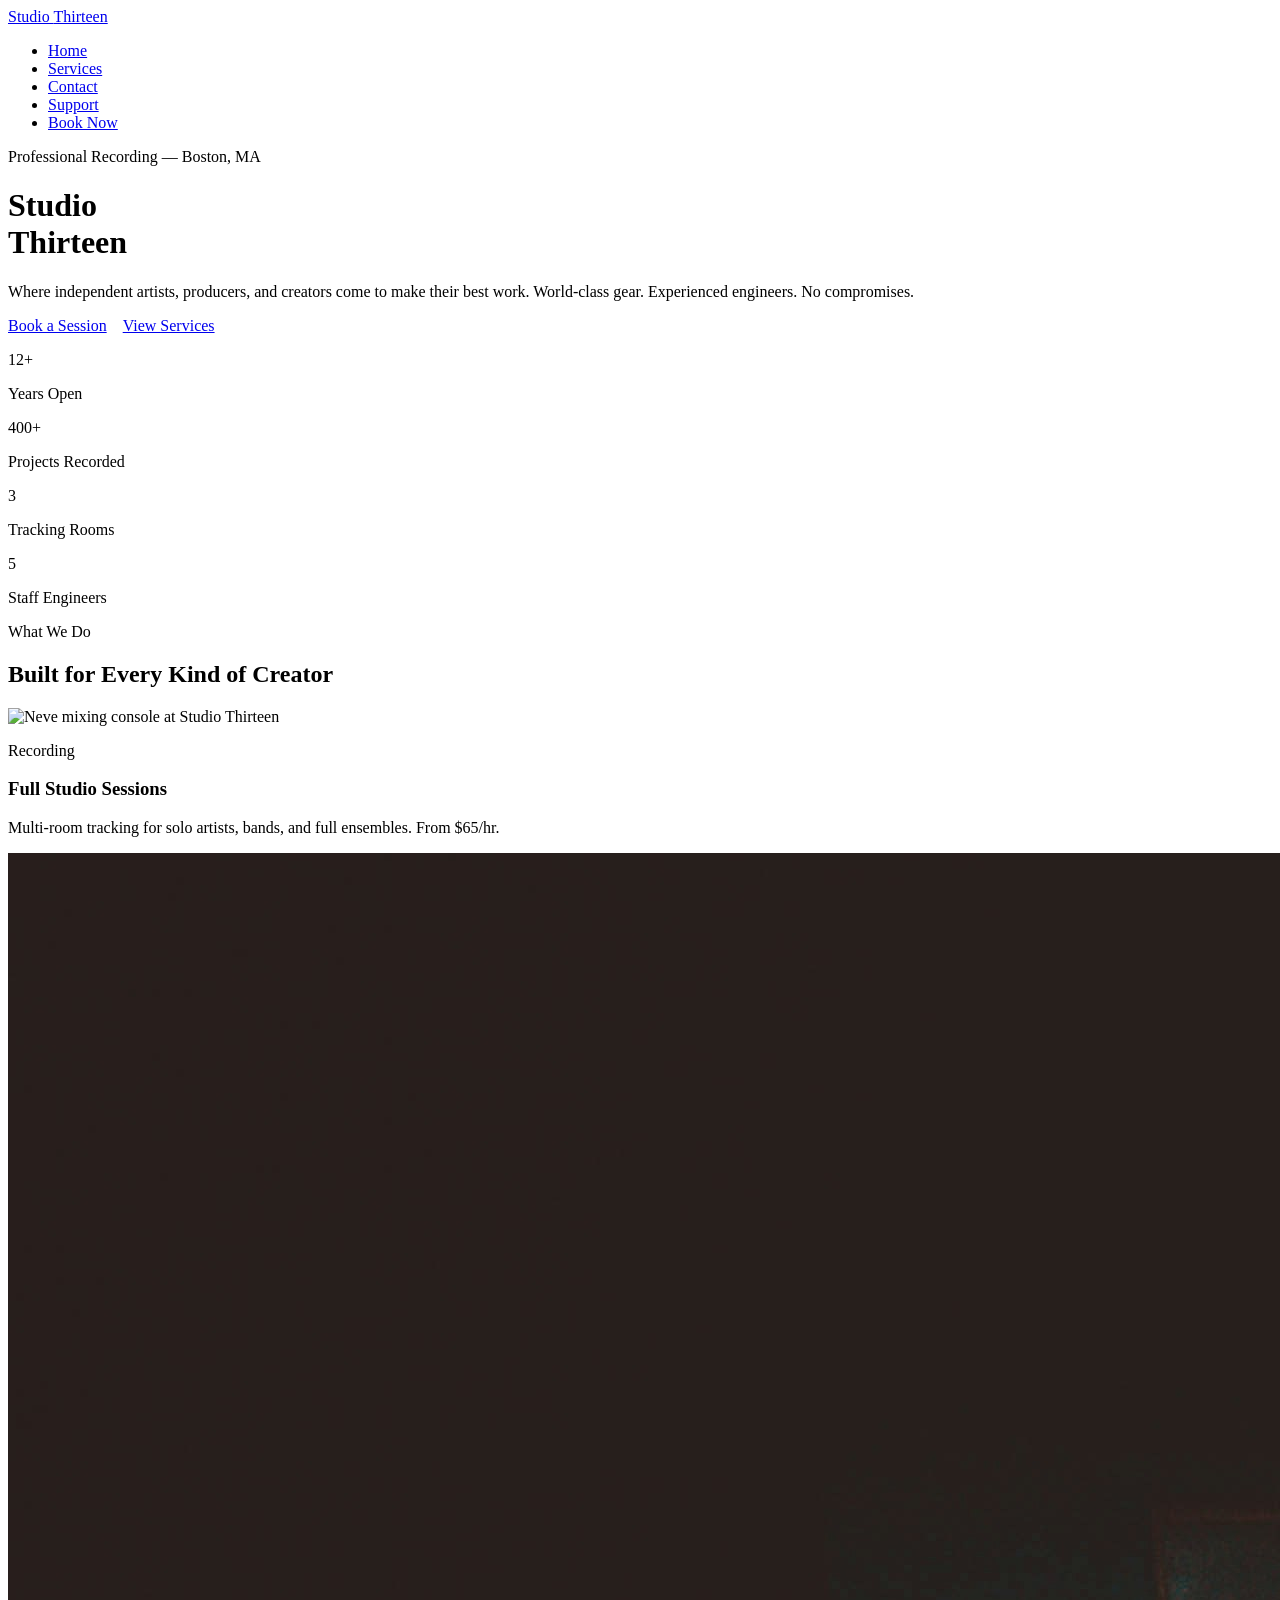
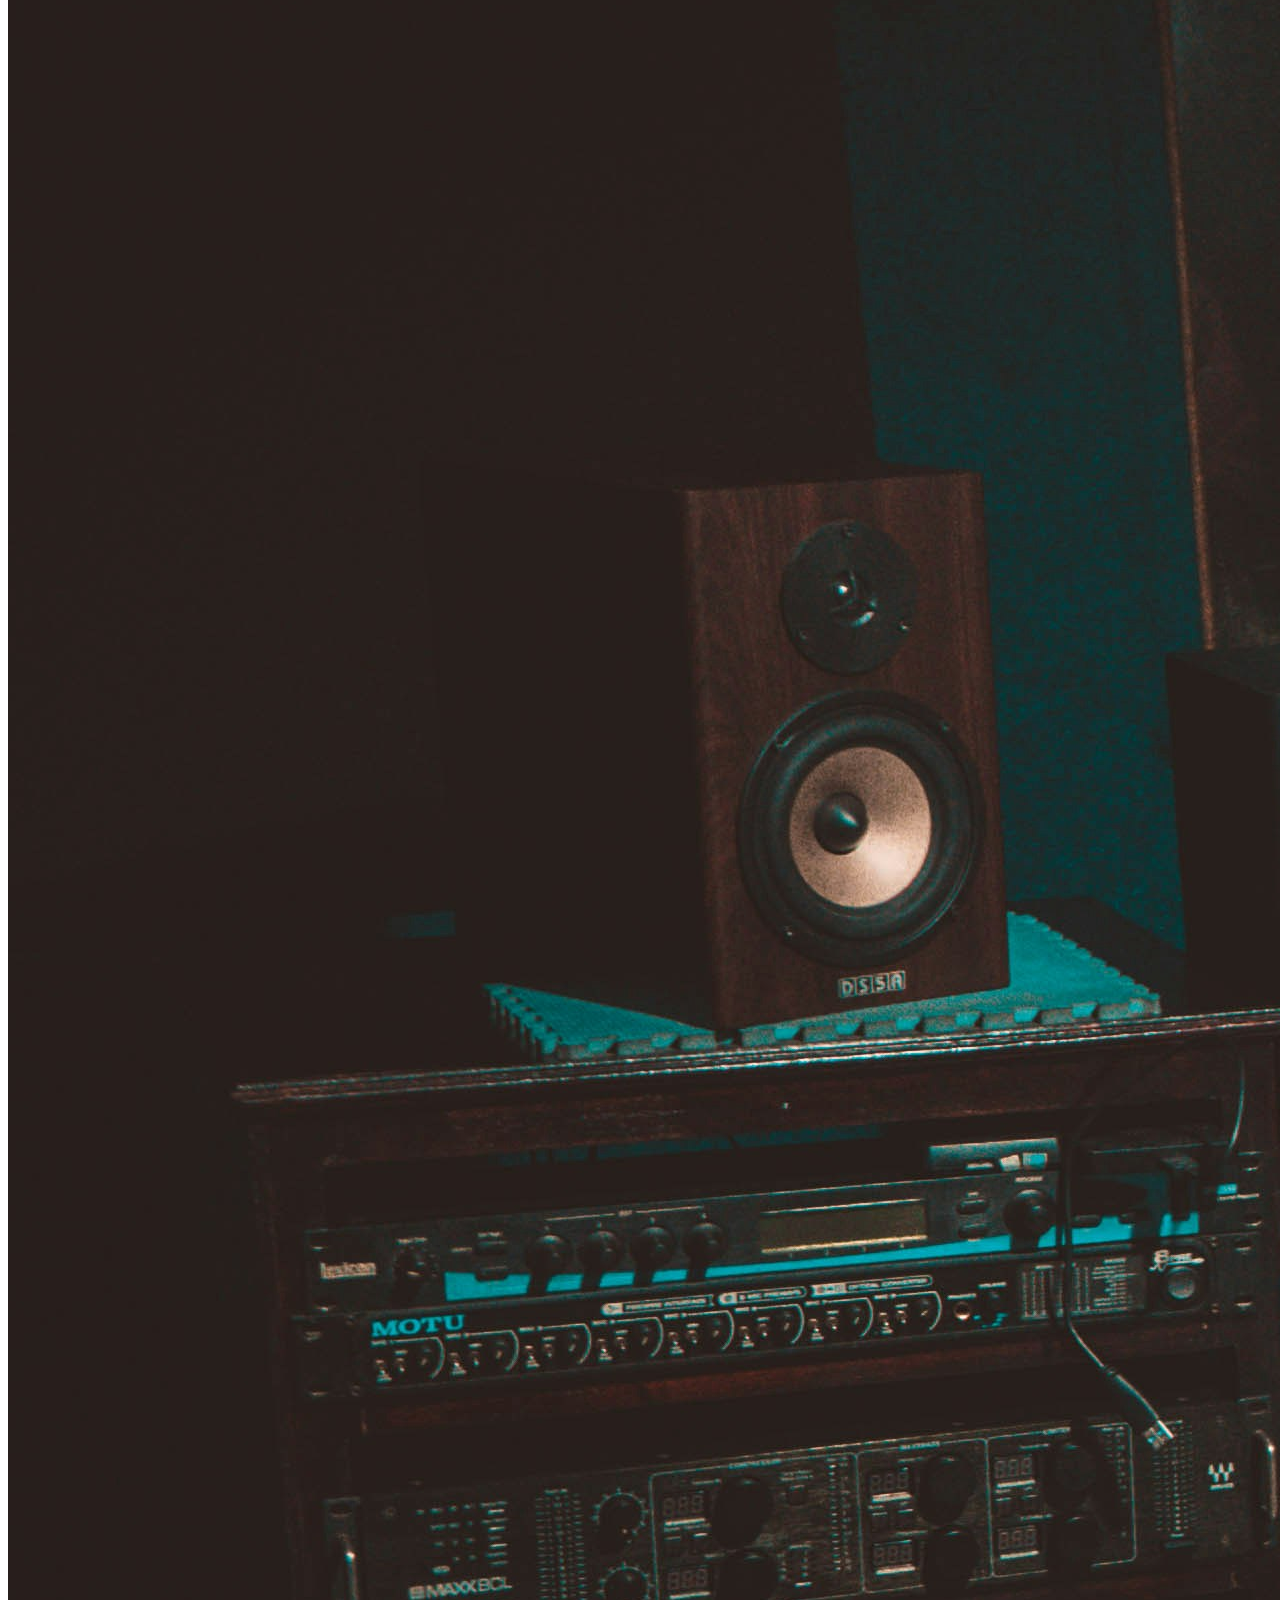
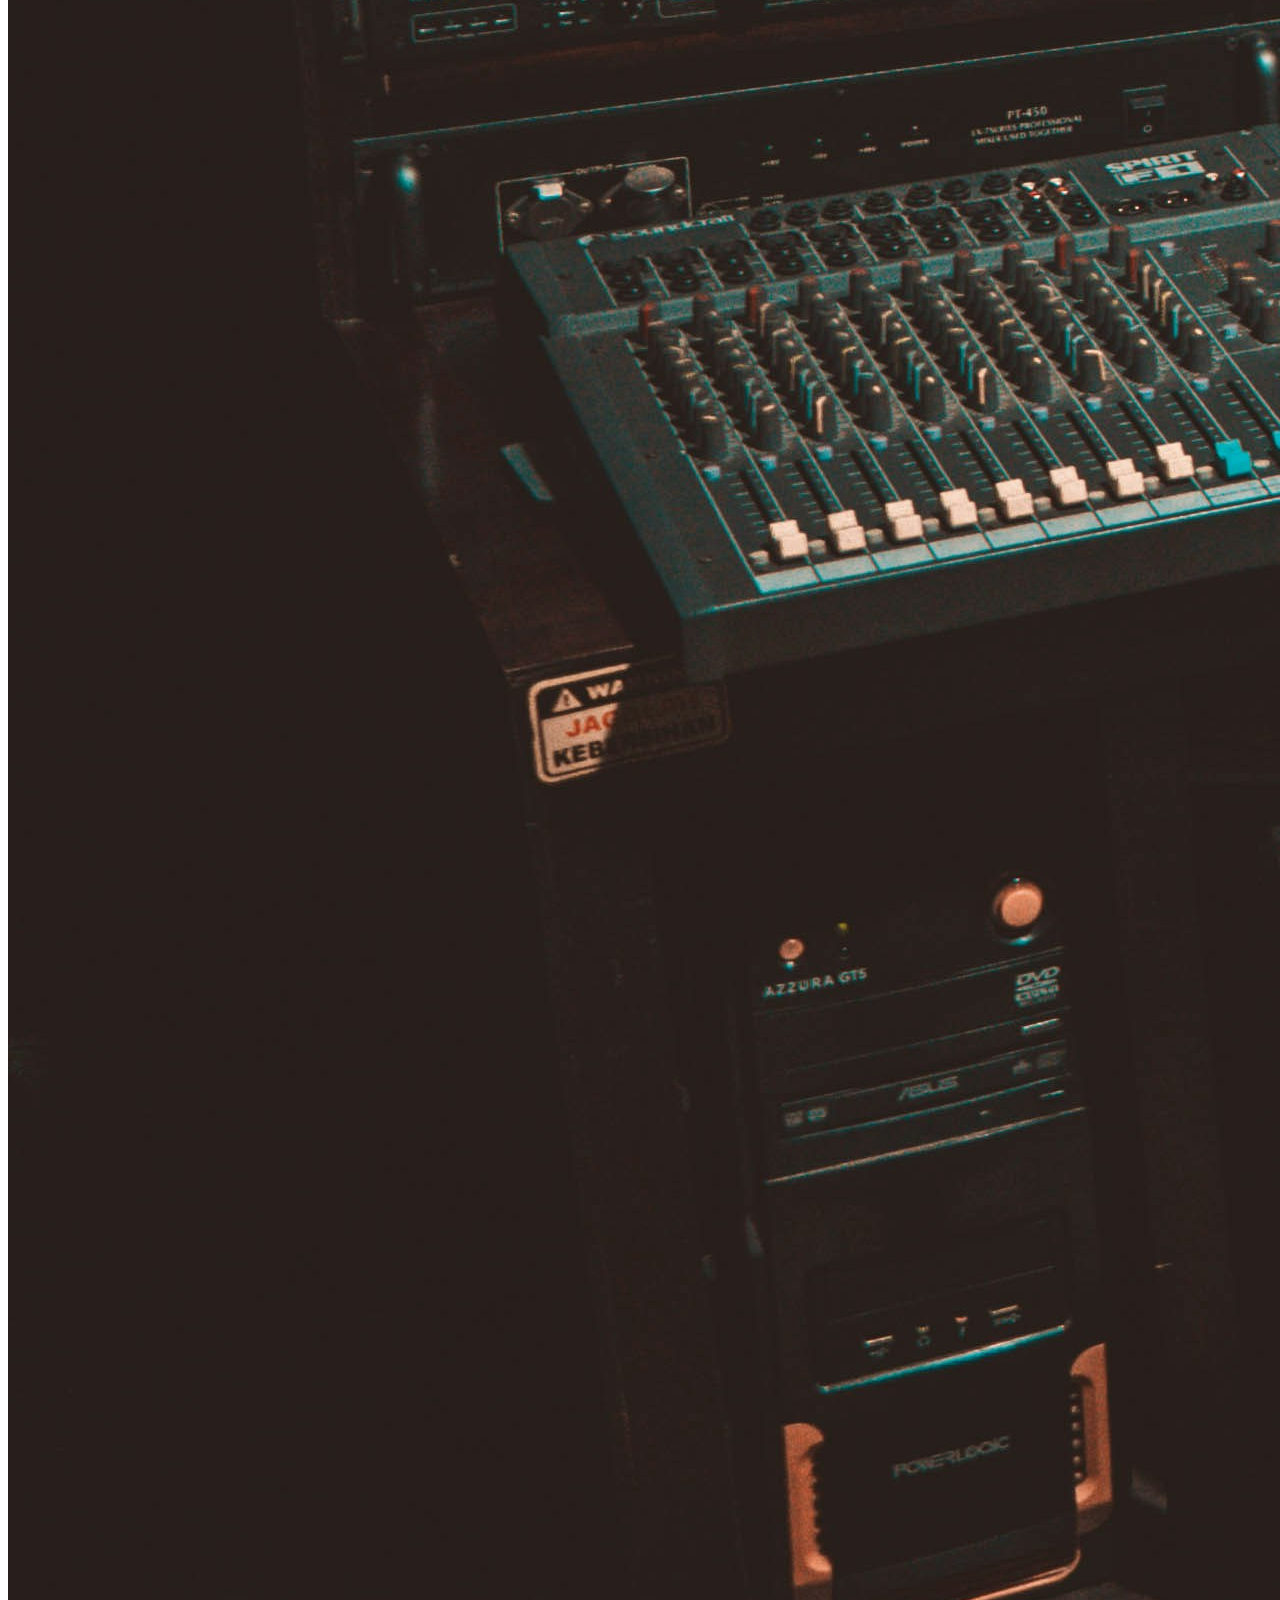
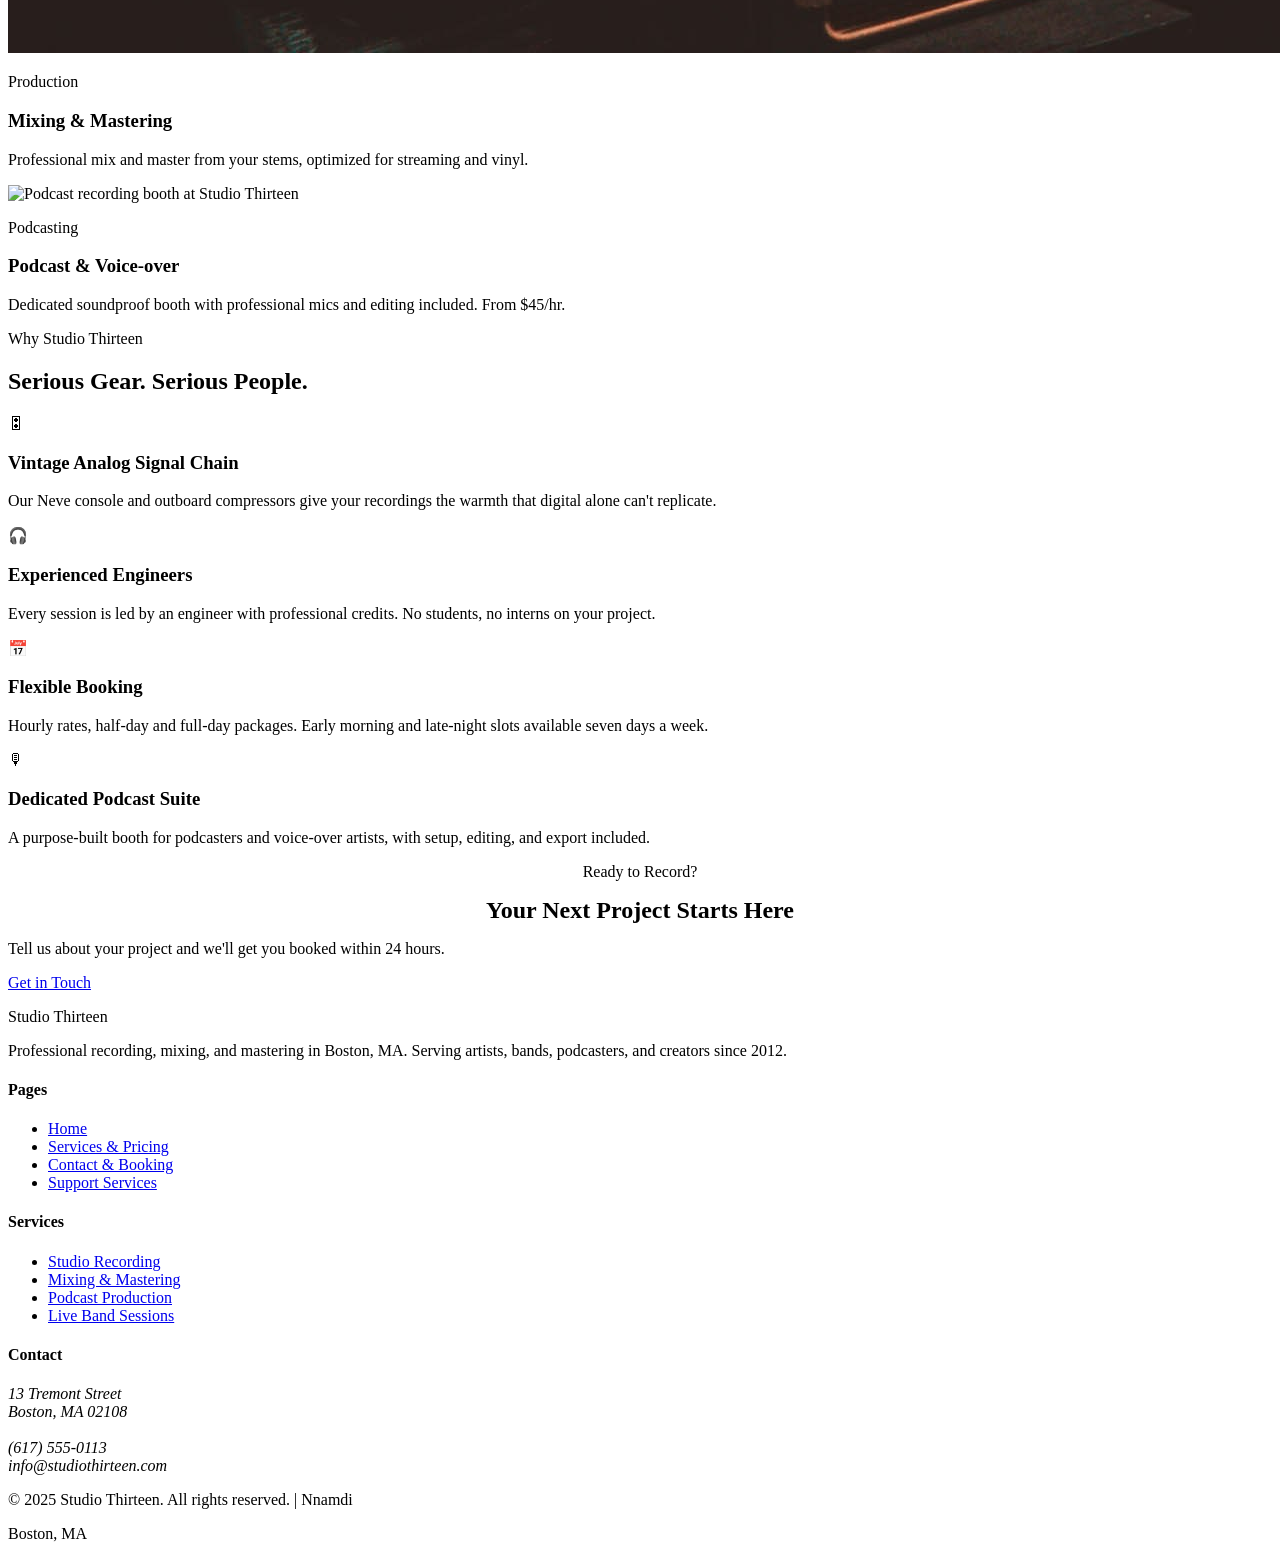
==== index.html @ 15be1de4 "Add files via upload" ====
<!DOCTYPE html>
<html lang="en">
<head>
  <meta charset="UTF-8" />
  <meta name="viewport" content="width=device-width, initial-scale=1.0" />
  <title>Studio Thirteen — Professional Recording Studio</title>
  <link rel="stylesheet" href="css/style.css" />
</head>
<body>

  <!-- ===================== NAV ===================== -->
  <nav>
    <div class="nav-inner">
      <a href="index.html" class="nav-logo">Studio <span>Thirteen</span></a>
      <ul>
        <li><a href="index.html" class="active">Home</a></li>
        <li><a href="services.html">Services</a></li>
        <li><a href="contact.html">Contact</a></li>
        <li><a href="support.html">Support</a></li>
        <li><a href="contact.html" class="nav-cta">Book Now</a></li>
      </ul>
    </div>
  </nav>

  <!-- ===================== HERO BANNER ===================== -->
  <header class="hero">
    <div class="hero-bg" style="background-image: url('images/MASTERING-SYSTEM.jpg');"></div>
    <div class="hero-overlay"></div>
    <div class="hero-content">
      <p class="hero-eyebrow">Professional Recording — Boston, MA</p>
      <h1 class="hero-title">
        Studio<br /><span class="accent">Thirteen</span>
      </h1>
      <p class="hero-sub">
        Where independent artists, producers, and creators come to make their best work. World-class gear. Experienced engineers. No compromises.
      </p>
      <div style="display:flex; gap:16px; flex-wrap:wrap;">
        <a href="contact.html" class="btn btn-primary">Book a Session</a>
        <a href="services.html" class="btn btn-outline">View Services</a>
      </div>
    </div>
  </header>

  <!-- ===================== STATS BAR ===================== -->
  <section class="stats-bar">
    <div class="section-inner">
      <div class="stat-item">
        <p class="stat-number">12+</p>
        <p class="stat-label">Years Open</p>
      </div>
      <div class="stat-item">
        <p class="stat-number">400+</p>
        <p class="stat-label">Projects Recorded</p>
      </div>
      <div class="stat-item">
        <p class="stat-number">3</p>
        <p class="stat-label">Tracking Rooms</p>
      </div>
      <div class="stat-item">
        <p class="stat-number">5</p>
        <p class="stat-label">Staff Engineers</p>
      </div>
    </div>
  </section>

  <!-- ===================== FEATURED SERVICES (Flexbox cards) ===================== -->
  <section class="section" style="padding-bottom: 0;">
    <div class="section-inner">
      <p class="section-label">What We Do</p>
      <h2 class="section-title">Built for Every Kind of Creator</h2>
      <div class="divider"></div>
    </div>
  </section>

  <div class="features-grid">
    <div class="feature-card">
      <img src="images/MASTERING-SYSTEM.jpg" alt="Neve mixing console at Studio Thirteen" />
      <div class="feature-card-content">
        <p class="feature-card-label">Recording</p>
        <h3 class="feature-card-title">Full Studio Sessions</h3>
        <p class="feature-card-desc">Multi-room tracking for solo artists, bands, and full ensembles. From $65/hr.</p>
      </div>
    </div>
    <div class="feature-card">
      <img src="images/ENGINEER.jpg" alt="Engineer working at Studio Thirteen" />
      <div class="feature-card-content">
        <p class="feature-card-label">Production</p>
        <h3 class="feature-card-title">Mixing &amp; Mastering</h3>
        <p class="feature-card-desc">Professional mix and master from your stems, optimized for streaming and vinyl.</p>
      </div>
    </div>
    <div class="feature-card">
      <img src="images/PODCAST.jpg" alt="Podcast recording booth at Studio Thirteen" />
      <div class="feature-card-content">
        <p class="feature-card-label">Podcasting</p>
        <h3 class="feature-card-title">Podcast &amp; Voice-over</h3>
        <p class="feature-card-desc">Dedicated soundproof booth with professional mics and editing included. From $45/hr.</p>
      </div>
    </div>
  </div>

  <!-- ===================== WHY CHOOSE US ===================== -->
  <section class="section" style="background-color: var(--color-surface); border-top: 1px solid var(--color-border);">
    <div class="section-inner">
      <p class="section-label">Why Studio Thirteen</p>
      <h2 class="section-title">Serious Gear. Serious People.</h2>
      <div class="divider"></div>
      <div class="why-grid">
        <div class="why-item">
          <div class="why-icon">🎛</div>
          <h3>Vintage Analog Signal Chain</h3>
          <p>Our Neve console and outboard compressors give your recordings the warmth that digital alone can't replicate.</p>
        </div>
        <div class="why-item">
          <div class="why-icon">🎧</div>
          <h3>Experienced Engineers</h3>
          <p>Every session is led by an engineer with professional credits. No students, no interns on your project.</p>
        </div>
        <div class="why-item">
          <div class="why-icon">📅</div>
          <h3>Flexible Booking</h3>
          <p>Hourly rates, half-day and full-day packages. Early morning and late-night slots available seven days a week.</p>
        </div>
        <div class="why-item">
          <div class="why-icon">🎙</div>
          <h3>Dedicated Podcast Suite</h3>
          <p>A purpose-built booth for podcasters and voice-over artists, with setup, editing, and export included.</p>
        </div>
      </div>
    </div>
  </section>

  <!-- ===================== CTA BAND ===================== -->
  <section class="cta-band">
    <p class="section-label" style="text-align:center;">Ready to Record?</p>
    <h2 class="section-title" style="text-align:center; max-width:600px; margin: 0 auto 16px;">
      Your Next Project Starts Here
    </h2>
    <p>Tell us about your project and we'll get you booked within 24 hours.</p>
    <a href="contact.html" class="btn btn-primary">Get in Touch</a>
  </section>

  <!-- ===================== FOOTER ===================== -->
  <footer>
    <div class="footer-inner">
      <div class="footer-brand">
        <p class="nav-logo">Studio <span style="color: var(--color-gold);">Thirteen</span></p>
        <p>Professional recording, mixing, and mastering in Boston, MA. Serving artists, bands, podcasters, and creators since 2012.</p>
      </div>
      <div class="footer-col">
        <h4>Pages</h4>
        <ul>
          <li><a href="index.html">Home</a></li>
          <li><a href="services.html">Services &amp; Pricing</a></li>
          <li><a href="contact.html">Contact &amp; Booking</a></li>
          <li><a href="support.html">Support Services</a></li>
        </ul>
      </div>
      <div class="footer-col">
        <h4>Services</h4>
        <ul>
          <li><a href="services.html">Studio Recording</a></li>
          <li><a href="services.html">Mixing &amp; Mastering</a></li>
          <li><a href="services.html">Podcast Production</a></li>
          <li><a href="services.html">Live Band Sessions</a></li>
        </ul>
      </div>
      <div class="footer-col">
        <h4>Contact</h4>
        <address>
          13 Tremont Street<br />
          Boston, MA 02108<br /><br />
          (617) 555-0113<br />
          info@studiothirteen.com
        </address>
      </div>
    </div>
    <div class="footer-bottom">
      <p>&copy; 2025 Studio Thirteen. All rights reserved. | Nnamdi</p>
      <p>Boston, MA</p>
    </div>
  </footer>

</body>
</html>
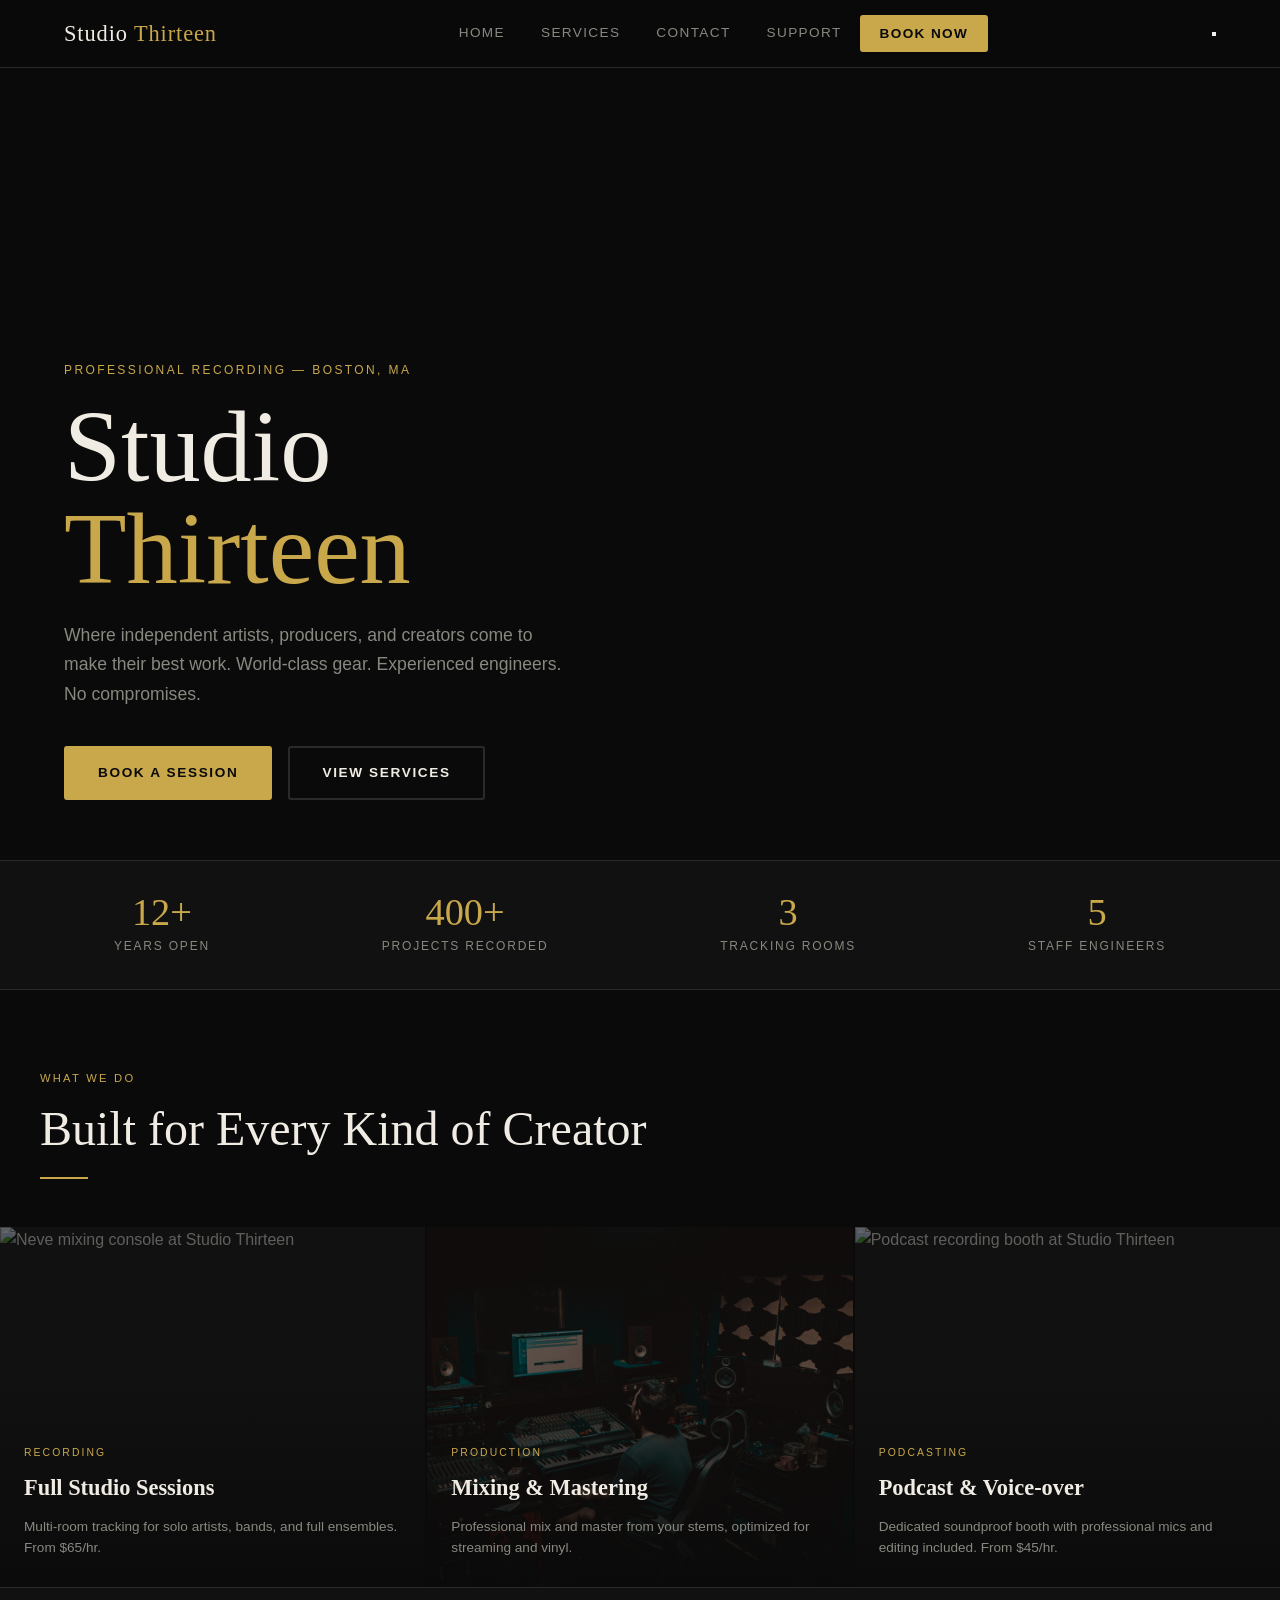
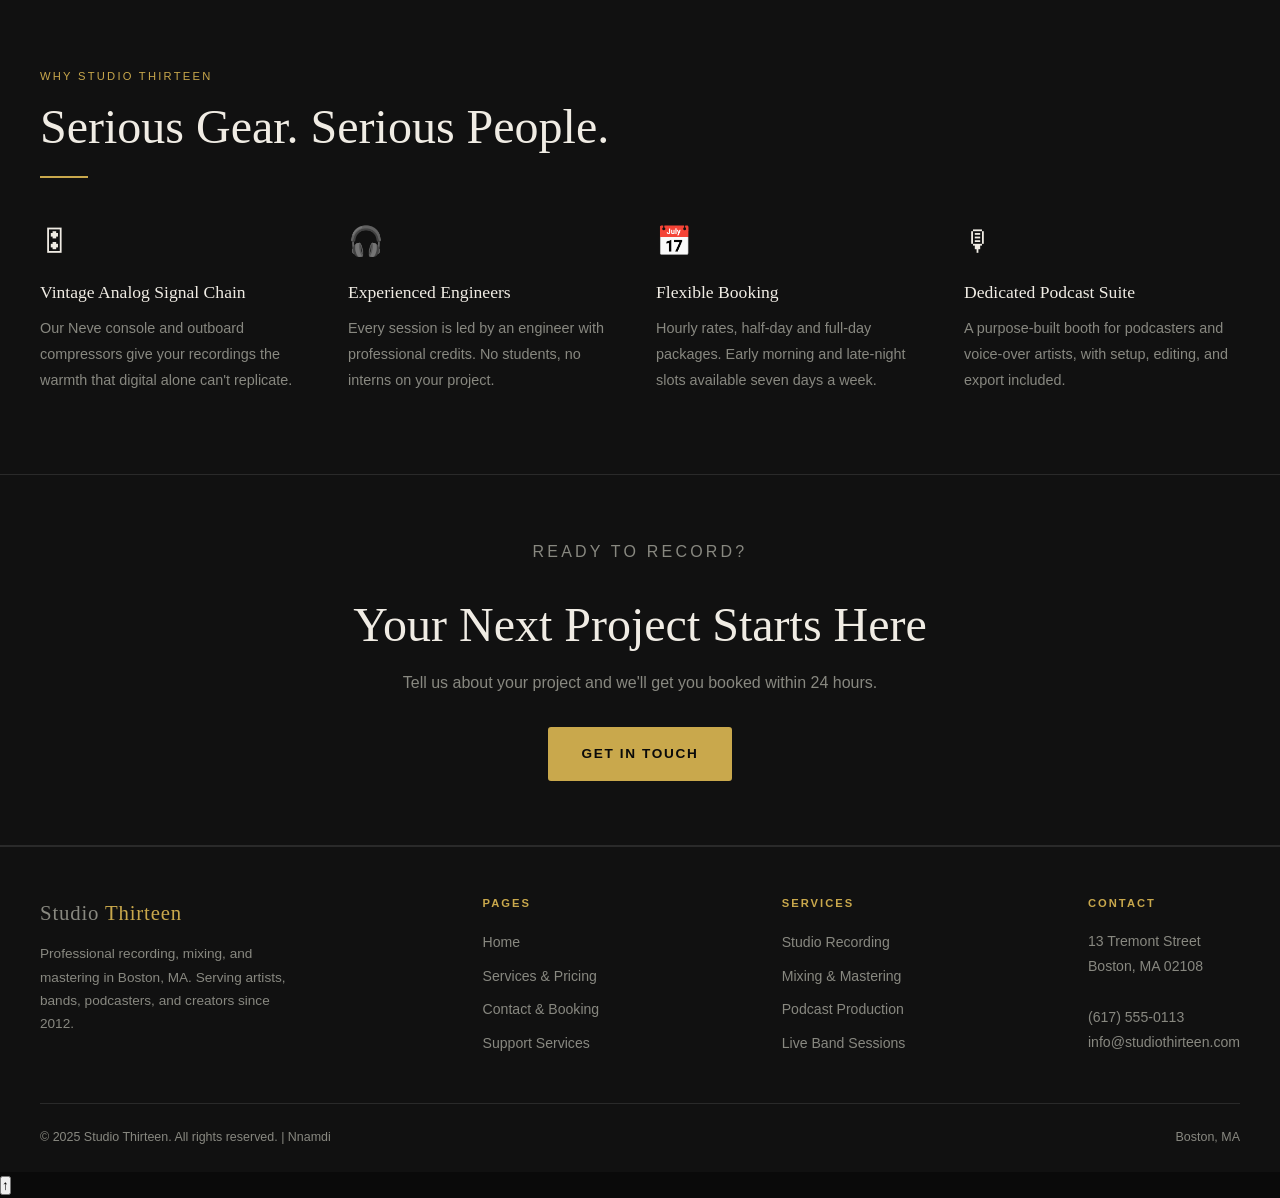
==== commit 9fd5bd27: "Add files via upload" ====
--- a/index.html
+++ b/index.html
@@ -13,12 +13,17 @@
     <div class="nav-inner">
       <a href="index.html" class="nav-logo">Studio <span>Thirteen</span></a>
       <ul>
-        <li><a href="index.html" class="active">Home</a></li>
+        <li><a href="index.html">Home</a></li>
         <li><a href="services.html">Services</a></li>
         <li><a href="contact.html">Contact</a></li>
         <li><a href="support.html">Support</a></li>
         <li><a href="contact.html" class="nav-cta">Book Now</a></li>
       </ul>
+      <button class="nav-toggle" aria-label="Toggle navigation menu" aria-expanded="false">
+        <span></span>
+        <span></span>
+        <span></span>
+      </button>
     </div>
   </nav>
 
@@ -176,10 +181,14 @@
       </div>
     </div>
     <div class="footer-bottom">
-      <p>&copy; 2025 Studio Thirteen. All rights reserved. | Nnamdi</p>
+      <p>&copy; <span id="current-year">2025</span> Studio Thirteen. All rights reserved. | Nnamdi</p>
       <p>Boston, MA</p>
     </div>
   </footer>
 
+  <button id="back-to-top" aria-label="Back to top">↑</button>
+
+  <script src="js/nav.js"></script>
+  <script src="js/site.js"></script>
 </body>
 </html>
--- a/css/style.css
+++ b/css/style.css
@@ -0,0 +1,1170 @@
+/* ============================================================
+   Studio Thirteen — style.css
+   External stylesheet linked by all pages
+   ============================================================ */
+
+/* ---------- CSS Custom Properties (variables) ---------- */
+:root {
+  --color-bg:        #0a0a0a;
+  --color-surface:   #111111;
+  --color-surface2:  #1a1a1a;
+  --color-border:    #2a2a2a;
+  --color-gold:      #c9a84c;
+  --color-gold-dim:  #a07830;
+  --color-text:      #f0ece4;
+  --color-muted:     #888880;
+  --color-white:     #ffffff;
+
+  --font-display: 'Georgia', serif;
+  --font-body:    'Arial', sans-serif;
+
+  --nav-height: 68px;
+  --max-width:  1200px;
+  --section-pad: 80px 24px;
+}
+
+/* ---------- Reset ---------- */
+*, *::before, *::after {
+  box-sizing: border-box;
+  margin: 0;
+  padding: 0;
+}
+
+html {
+  scroll-behavior: smooth;
+}
+
+body {
+  background-color: var(--color-bg);
+  color: var(--color-text);
+  font-family: var(--font-body);
+  font-size: 16px;
+  line-height: 1.6;
+}
+
+img {
+  display: block;
+  max-width: 100%;
+  height: auto;
+}
+
+a {
+  color: inherit;
+  text-decoration: none;
+}
+
+/* ---------- NAV — unordered list styled with CSS ---------- */
+nav {
+  position: sticky;
+  top: 0;
+  z-index: 100;
+  background-color: rgba(10, 10, 10, 0.96);
+  border-bottom: 1px solid var(--color-border);
+  height: var(--nav-height);
+}
+
+nav .nav-inner {
+  max-width: var(--max-width);
+  margin: 0 auto;
+  padding: 0 24px;
+  height: 100%;
+  display: flex;
+  align-items: center;
+  justify-content: space-between;
+}
+
+nav .nav-logo {
+  font-family: var(--font-display);
+  font-size: 1.4rem;
+  letter-spacing: 0.04em;
+  color: var(--color-text);
+}
+
+nav .nav-logo span {
+  color: var(--color-gold);
+}
+
+/* Nav links as a styled unordered list */
+nav ul {
+  list-style: none;
+  display: flex;
+  gap: 0;
+  align-items: center;
+}
+
+nav ul li a {
+  display: block;
+  padding: 8px 18px;
+  font-size: 0.85rem;
+  letter-spacing: 0.1em;
+  text-transform: uppercase;
+  color: var(--color-muted);
+  border-bottom: 2px solid transparent;
+  transition: color 0.25s ease, border-color 0.25s ease;
+}
+
+/* Interactive hyperlinks using CSS pseudo-classes */
+nav ul li a:hover {
+  color: var(--color-text);
+  border-bottom-color: var(--color-gold);
+}
+
+nav ul li a:focus {
+  outline: 2px solid var(--color-gold);
+  outline-offset: 2px;
+  color: var(--color-text);
+}
+
+nav ul li a.active {
+  color: var(--color-gold);
+  border-bottom-color: var(--color-gold);
+}
+
+nav .nav-cta {
+  background-color: var(--color-gold);
+  color: var(--color-bg) !important;
+  border-radius: 3px;
+  padding: 8px 20px !important;
+  font-weight: bold;
+  border-bottom: none !important;
+  transition: background-color 0.25s ease !important;
+}
+
+nav .nav-cta:hover {
+  background-color: var(--color-white) !important;
+  border-bottom: none !important;
+}
+
+/* ---------- HERO / BANNER ---------- */
+.hero {
+  position: relative;
+  width: 100%;
+  min-height: 88vh;
+  display: flex;
+  align-items: flex-end;
+  overflow: hidden;
+}
+
+.hero-bg {
+  position: absolute;
+  inset: 0;
+  background-size: cover;
+  background-position: center;
+  filter: brightness(0.45);
+  transition: transform 8s ease;
+}
+
+.hero:hover .hero-bg {
+  transform: scale(1.03);
+}
+
+.hero-overlay {
+  position: absolute;
+  inset: 0;
+  background: linear-gradient(
+    to top,
+    rgba(10,10,10,0.95) 0%,
+    rgba(10,10,10,0.3) 60%,
+    transparent 100%
+  );
+}
+
+.hero-content {
+  position: relative;
+  z-index: 2;
+  max-width: var(--max-width);
+  width: 100%;
+  margin: 0 auto;
+  padding: 60px 24px;
+}
+
+.hero-eyebrow {
+  font-size: 0.75rem;
+  letter-spacing: 0.2em;
+  text-transform: uppercase;
+  color: var(--color-gold);
+  margin-bottom: 16px;
+}
+
+.hero-title {
+  font-family: var(--font-display);
+  font-size: clamp(3rem, 8vw, 7rem);
+  line-height: 1.0;
+  font-weight: normal;
+  color: var(--color-text);
+  margin-bottom: 20px;
+}
+
+.hero-title .accent {
+  color: var(--color-gold);
+}
+
+.hero-sub {
+  font-size: 1.1rem;
+  color: var(--color-muted);
+  max-width: 500px;
+  margin-bottom: 36px;
+  line-height: 1.7;
+}
+
+/* Page-level banners (non-hero pages) */
+.page-banner {
+  position: relative;
+  width: 100%;
+  min-height: 320px;
+  display: flex;
+  align-items: flex-end;
+  overflow: hidden;
+}
+
+.page-banner .hero-bg {
+  filter: brightness(0.3);
+}
+
+.page-banner .hero-content {
+  padding: 40px 24px;
+}
+
+.page-banner .hero-title {
+  font-size: clamp(2rem, 5vw, 4rem);
+}
+
+/* ---------- BUTTONS ---------- */
+.btn {
+  display: inline-block;
+  padding: 14px 32px;
+  font-size: 0.85rem;
+  letter-spacing: 0.12em;
+  text-transform: uppercase;
+  font-weight: bold;
+  border-radius: 3px;
+  cursor: pointer;
+  transition: all 0.25s ease;
+}
+
+.btn-primary {
+  background-color: var(--color-gold);
+  color: var(--color-bg);
+  border: 2px solid var(--color-gold);
+}
+
+.btn-primary:hover {
+  background-color: transparent;
+  color: var(--color-gold);
+}
+
+.btn-outline {
+  background-color: transparent;
+  color: var(--color-text);
+  border: 2px solid var(--color-border);
+}
+
+.btn-outline:hover {
+  border-color: var(--color-gold);
+  color: var(--color-gold);
+}
+
+/* ---------- SECTION UTILITIES ---------- */
+.section {
+  padding: var(--section-pad);
+}
+
+.section-inner {
+  max-width: var(--max-width);
+  margin: 0 auto;
+}
+
+.section-label {
+  font-size: 0.7rem;
+  letter-spacing: 0.2em;
+  text-transform: uppercase;
+  color: var(--color-gold);
+  margin-bottom: 12px;
+}
+
+.section-title {
+  font-family: var(--font-display);
+  font-size: clamp(1.8rem, 4vw, 3rem);
+  font-weight: normal;
+  color: var(--color-text);
+  margin-bottom: 16px;
+  line-height: 1.2;
+}
+
+.section-body {
+  color: var(--color-muted);
+  max-width: 600px;
+  margin-bottom: 48px;
+  line-height: 1.8;
+}
+
+.divider {
+  width: 48px;
+  height: 2px;
+  background-color: var(--color-gold);
+  margin: 20px 0 40px;
+}
+
+/* ---------- HOME: STATS BAR ---------- */
+.stats-bar {
+  background-color: var(--color-surface);
+  border-top: 1px solid var(--color-border);
+  border-bottom: 1px solid var(--color-border);
+  padding: 32px 24px;
+}
+
+.stats-bar .section-inner {
+  display: flex;
+  justify-content: space-around;
+  flex-wrap: wrap;
+  gap: 24px;
+  text-align: center;
+}
+
+.stat-item .stat-number {
+  font-family: var(--font-display);
+  font-size: 2.4rem;
+  color: var(--color-gold);
+  line-height: 1;
+  margin-bottom: 6px;
+}
+
+.stat-item .stat-label {
+  font-size: 0.75rem;
+  letter-spacing: 0.15em;
+  text-transform: uppercase;
+  color: var(--color-muted);
+}
+
+/* ---------- HOME: FEATURE CARDS (Flexbox) ---------- */
+.features-grid {
+  display: flex;
+  flex-wrap: wrap;
+  gap: 2px;
+  margin-top: 48px;
+}
+
+.feature-card {
+  flex: 1 1 280px;
+  position: relative;
+  overflow: hidden;
+  min-height: 360px;
+  background-color: var(--color-surface);
+}
+
+.feature-card img {
+  width: 100%;
+  height: 100%;
+  object-fit: cover;
+  position: absolute;
+  inset: 0;
+  filter: brightness(0.4);
+  transition: filter 0.4s ease, transform 0.6s ease;
+}
+
+.feature-card:hover img {
+  filter: brightness(0.55);
+  transform: scale(1.04);
+}
+
+.feature-card-content {
+  position: relative;
+  z-index: 2;
+  height: 100%;
+  min-height: 360px;
+  display: flex;
+  flex-direction: column;
+  justify-content: flex-end;
+  padding: 28px 24px;
+  background: linear-gradient(to top, rgba(10,10,10,0.9) 0%, transparent 60%);
+}
+
+.feature-card-label {
+  font-size: 0.65rem;
+  letter-spacing: 0.2em;
+  text-transform: uppercase;
+  color: var(--color-gold);
+  margin-bottom: 8px;
+}
+
+.feature-card-title {
+  font-family: var(--font-display);
+  font-size: 1.4rem;
+  color: var(--color-text);
+  margin-bottom: 10px;
+}
+
+.feature-card-desc {
+  font-size: 0.85rem;
+  color: var(--color-muted);
+  line-height: 1.6;
+}
+
+/* ---------- HOME: WHY CHOOSE US ---------- */
+.why-grid {
+  display: flex;
+  flex-wrap: wrap;
+  gap: 32px;
+  margin-top: 16px;
+}
+
+.why-item {
+  flex: 1 1 240px;
+}
+
+.why-icon {
+  font-size: 1.8rem;
+  margin-bottom: 14px;
+}
+
+.why-item h3 {
+  font-family: var(--font-display);
+  font-size: 1.1rem;
+  color: var(--color-text);
+  margin-bottom: 10px;
+  font-weight: normal;
+}
+
+.why-item p {
+  font-size: 0.9rem;
+  color: var(--color-muted);
+  line-height: 1.8;
+}
+
+/* ---------- HOME: CTA BAND ---------- */
+.cta-band {
+  background-color: var(--color-surface);
+  border-top: 1px solid var(--color-border);
+  border-bottom: 1px solid var(--color-border);
+  padding: 64px 24px;
+  text-align: center;
+}
+
+.cta-band .section-title {
+  margin-bottom: 12px;
+}
+
+.cta-band p {
+  color: var(--color-muted);
+  margin-bottom: 32px;
+  font-size: 1rem;
+}
+
+/* ---------- SERVICES PAGE: SERVICE SECTIONS ---------- */
+.service-section {
+  padding: 72px 24px;
+  border-bottom: 1px solid var(--color-border);
+}
+
+.service-section:nth-child(even) {
+  background-color: var(--color-surface);
+}
+
+.service-layout {
+  max-width: var(--max-width);
+  margin: 0 auto;
+  display: flex;
+  align-items: center;
+  gap: 60px;
+  flex-wrap: wrap;
+}
+
+.service-layout.reverse {
+  flex-direction: row-reverse;
+}
+
+.service-text {
+  flex: 1 1 340px;
+}
+
+.service-text h2 {
+  font-family: var(--font-display);
+  font-size: clamp(1.6rem, 3vw, 2.4rem);
+  font-weight: normal;
+  color: var(--color-text);
+  margin-bottom: 16px;
+  line-height: 1.2;
+}
+
+.service-text p {
+  color: var(--color-muted);
+  line-height: 1.8;
+  margin-bottom: 16px;
+  font-size: 0.95rem;
+}
+
+.service-text .rate-tag {
+  display: inline-block;
+  background-color: var(--color-surface2);
+  border: 1px solid var(--color-border);
+  border-left: 3px solid var(--color-gold);
+  padding: 10px 18px;
+  font-size: 0.85rem;
+  color: var(--color-gold);
+  letter-spacing: 0.05em;
+  margin-top: 8px;
+}
+
+.service-image {
+  flex: 1 1 380px;
+  overflow: hidden;
+  border-radius: 2px;
+}
+
+.service-image img {
+  width: 100%;
+  height: 320px;
+  object-fit: cover;
+  display: block;
+  transition: transform 0.5s ease;
+}
+
+.service-image:hover img {
+  transform: scale(1.03);
+}
+
+/* ---------- SERVICES PAGE: PRICING TABLE ---------- */
+.pricing-section {
+  padding: var(--section-pad);
+  background-color: var(--color-surface);
+}
+
+.pricing-section .section-inner {
+  max-width: var(--max-width);
+  margin: 0 auto;
+}
+
+/* Responsive, border-free pricing table */
+.pricing-table {
+  width: 100%;
+  border-collapse: collapse;
+  margin-top: 8px;
+}
+
+.pricing-table thead tr {
+  border-bottom: 1px solid var(--color-gold);
+}
+
+.pricing-table th {
+  text-align: left;
+  padding: 12px 16px;
+  font-size: 0.7rem;
+  letter-spacing: 0.18em;
+  text-transform: uppercase;
+  color: var(--color-gold);
+  font-weight: normal;
+  background: transparent;
+  border: none;
+}
+
+.pricing-table td {
+  padding: 18px 16px;
+  font-size: 0.92rem;
+  border: none;
+  border-bottom: 1px solid var(--color-border);
+  vertical-align: top;
+}
+
+.pricing-table td:first-child {
+  color: var(--color-text);
+  font-weight: bold;
+  font-size: 0.95rem;
+}
+
+.pricing-table td:nth-child(2) {
+  color: var(--color-muted);
+}
+
+.pricing-table td:last-child {
+  color: var(--color-gold);
+  font-weight: bold;
+  white-space: nowrap;
+}
+
+.pricing-table tbody tr:hover {
+  background-color: var(--color-surface2);
+}
+
+/* ---------- SERVICES PAGE: ENGINEER BIOS ---------- */
+.bios-grid {
+  display: flex;
+  flex-wrap: wrap;
+  gap: 24px;
+  margin-top: 16px;
+}
+
+.bio-card {
+  flex: 1 1 260px;
+  background-color: var(--color-surface2);
+  border: 1px solid var(--color-border);
+  padding: 28px 24px;
+}
+
+.bio-card h3 {
+  font-family: var(--font-display);
+  font-size: 1.1rem;
+  color: var(--color-text);
+  font-weight: normal;
+  margin-bottom: 4px;
+}
+
+.bio-card .bio-role {
+  font-size: 0.72rem;
+  letter-spacing: 0.15em;
+  text-transform: uppercase;
+  color: var(--color-gold);
+  margin-bottom: 14px;
+}
+
+.bio-card p {
+  font-size: 0.88rem;
+  color: var(--color-muted);
+  line-height: 1.7;
+}
+
+/* ---------- FOOTER ---------- */
+footer {
+  background-color: var(--color-surface);
+  border-top: 1px solid var(--color-border);
+  padding: 48px 24px 24px;
+}
+
+.footer-inner {
+  max-width: var(--max-width);
+  margin: 0 auto;
+  display: flex;
+  flex-wrap: wrap;
+  gap: 40px;
+  justify-content: space-between;
+  margin-bottom: 40px;
+}
+
+.footer-brand .nav-logo {
+  font-family: var(--font-display);
+  font-size: 1.3rem;
+  letter-spacing: 0.04em;
+  margin-bottom: 12px;
+}
+
+.footer-brand p {
+  font-size: 0.85rem;
+  color: var(--color-muted);
+  max-width: 260px;
+  line-height: 1.7;
+}
+
+.footer-col h4 {
+  font-size: 0.7rem;
+  letter-spacing: 0.18em;
+  text-transform: uppercase;
+  color: var(--color-gold);
+  margin-bottom: 16px;
+}
+
+.footer-col ul {
+  list-style: none;
+}
+
+.footer-col ul li {
+  margin-bottom: 8px;
+}
+
+.footer-col ul li a {
+  font-size: 0.88rem;
+  color: var(--color-muted);
+  transition: color 0.2s ease;
+}
+
+.footer-col ul li a:hover {
+  color: var(--color-text);
+}
+
+.footer-col address {
+  font-style: normal;
+  font-size: 0.88rem;
+  color: var(--color-muted);
+  line-height: 1.8;
+}
+
+.footer-bottom {
+  max-width: var(--max-width);
+  margin: 0 auto;
+  padding-top: 24px;
+  border-top: 1px solid var(--color-border);
+  display: flex;
+  justify-content: space-between;
+  align-items: center;
+  flex-wrap: wrap;
+  gap: 12px;
+}
+
+.footer-bottom p {
+  font-size: 0.78rem;
+  color: var(--color-muted);
+}
+
+/* ============================================================
+   CONTACT PAGE — full-bleed backdrop + floating form card
+   ============================================================ */
+.contact-hero {
+  position: relative;
+  width: 100%;
+  min-height: calc(100vh - var(--nav-height));
+  display: flex;
+  align-items: center;
+  overflow: hidden;
+}
+
+.contact-hero .hero-bg {
+  background-attachment: fixed;
+  filter: brightness(0.85);
+}
+
+.contact-hero .hero-overlay {
+  background: linear-gradient(
+    110deg,
+    rgba(10,10,10,0.75) 0%,
+    rgba(10,10,10,0.55) 40%,
+    rgba(10,10,10,0.20) 100%
+  );
+}
+
+.contact-hero-content {
+  position: relative;
+  z-index: 2;
+  max-width: var(--max-width);
+  width: 100%;
+  margin: 0 auto;
+  padding: 72px 24px;
+  display: flex;
+  gap: 60px;
+  flex-wrap: wrap;
+  align-items: flex-start;
+}
+
+.contact-intro {
+  flex: 1 1 340px;
+  padding-top: 12px;
+}
+
+.contact-intro .hero-title {
+  font-size: clamp(2.6rem, 6vw, 4.5rem);
+  margin-bottom: 18px;
+}
+
+.contact-details {
+  margin-top: 40px;
+  display: flex;
+  flex-direction: column;
+  gap: 18px;
+}
+
+.contact-details-item .contact-details-label {
+  font-size: 0.68rem;
+  letter-spacing: 0.18em;
+  text-transform: uppercase;
+  color: var(--color-gold);
+  margin-bottom: 6px;
+}
+
+.contact-details-item p,
+.contact-details-item a {
+  font-size: 0.95rem;
+  color: var(--color-text);
+  line-height: 1.6;
+}
+
+.contact-details-item a:hover {
+  color: var(--color-gold);
+}
+
+/* ---------- FORM CARD ---------- */
+.contact-form-card {
+  flex: 1 1 420px;
+  background-color: rgba(17, 17, 17, 0.85);
+  border: 1px solid var(--color-border);
+  border-top: 3px solid var(--color-gold);
+  padding: 40px;
+  backdrop-filter: blur(6px);
+  -webkit-backdrop-filter: blur(6px);
+}
+
+.contact-form-card h2 {
+  font-family: var(--font-display);
+  font-size: 1.6rem;
+  font-weight: normal;
+  color: var(--color-text);
+  margin-bottom: 8px;
+}
+
+.contact-form-card .form-sub {
+  font-size: 0.85rem;
+  color: var(--color-muted);
+  margin-bottom: 28px;
+}
+
+.form-row {
+  display: flex;
+  gap: 20px;
+  flex-wrap: wrap;
+  margin-bottom: 20px;
+}
+
+.form-group {
+  flex: 1 1 200px;
+  display: flex;
+  flex-direction: column;
+}
+
+.form-group.full {
+  flex: 1 1 100%;
+}
+
+.form-group label {
+  font-size: 0.72rem;
+  letter-spacing: 0.12em;
+  text-transform: uppercase;
+  color: var(--color-muted);
+  margin-bottom: 8px;
+}
+
+.form-group label .req {
+  color: var(--color-gold);
+}
+
+.form-group input,
+.form-group select,
+.form-group textarea {
+  background-color: var(--color-surface2);
+  border: 1px solid var(--color-border);
+  color: var(--color-text);
+  font-family: var(--font-body);
+  font-size: 0.92rem;
+  padding: 12px 14px;
+  border-radius: 2px;
+  transition: border-color 0.2s ease, background-color 0.2s ease;
+}
+
+.form-group select {
+  appearance: none;
+  -webkit-appearance: none;
+  background-image: linear-gradient(45deg, transparent 50%, var(--color-gold) 50%),
+                     linear-gradient(135deg, var(--color-gold) 50%, transparent 50%);
+  background-position: calc(100% - 20px) center, calc(100% - 15px) center;
+  background-size: 5px 5px, 5px 5px;
+  background-repeat: no-repeat;
+}
+
+.form-group textarea {
+  resize: vertical;
+  min-height: 110px;
+}
+
+.form-group input:focus,
+.form-group select:focus,
+.form-group textarea:focus {
+  outline: none;
+  border-color: var(--color-gold);
+  background-color: #202020;
+}
+
+/* HTML5 validity states */
+.form-group input:invalid:not(:placeholder-shown),
+.form-group textarea:invalid:not(:placeholder-shown) {
+  border-color: #b5453f;
+}
+
+.form-group input:valid:not(:placeholder-shown),
+.form-group textarea:valid:not(:placeholder-shown) {
+  border-color: var(--color-gold-dim);
+}
+
+.form-hint {
+  font-size: 0.72rem;
+  color: var(--color-muted);
+  margin-top: 6px;
+}
+
+.form-checkbox {
+  display: flex;
+  align-items: flex-start;
+  gap: 10px;
+  margin-bottom: 24px;
+}
+
+.form-checkbox input {
+  margin-top: 4px;
+  accent-color: var(--color-gold);
+}
+
+.form-checkbox label {
+  font-size: 0.82rem;
+  color: var(--color-muted);
+  line-height: 1.6;
+  text-transform: none;
+  letter-spacing: normal;
+}
+
+.contact-form-card button[type="submit"] {
+  width: 100%;
+  border: 2px solid var(--color-gold);
+  background-color: var(--color-gold);
+  cursor: pointer;
+  font-family: var(--font-body);
+}
+
+.form-success {
+  display: none;
+  text-align: center;
+  padding: 20px 0;
+}
+
+.form-success.visible {
+  display: block;
+}
+
+.form-success .why-icon {
+  margin-bottom: 12px;
+}
+
+.form-success h3 {
+  font-family: var(--font-display);
+  font-size: 1.4rem;
+  color: var(--color-gold);
+  font-weight: normal;
+  margin-bottom: 10px;
+}
+
+.form-success p {
+  color: var(--color-muted);
+  font-size: 0.9rem;
+  line-height: 1.7;
+}
+
+/* ============================================================
+   SUPPORT PAGE — numbered categories + image-styled lists
+   ============================================================ */
+.support-categories {
+  list-style: none;
+  counter-reset: support-counter;
+  margin-top: 16px;
+}
+
+.support-category {
+  counter-increment: support-counter;
+  display: flex;
+  gap: 48px;
+  flex-wrap: wrap;
+  align-items: flex-start;
+  padding: 56px 0;
+  border-bottom: 1px solid var(--color-border);
+}
+
+.support-category:first-child {
+  padding-top: 8px;
+}
+
+.support-category:last-child {
+  border-bottom: none;
+}
+
+.support-category-media {
+  flex: 1 1 320px;
+  position: relative;
+  overflow: hidden;
+  min-height: 260px;
+  border-radius: 2px;
+}
+
+.support-category-media img {
+  width: 100%;
+  height: 100%;
+  min-height: 260px;
+  object-fit: cover;
+  transition: transform 0.5s ease;
+}
+
+.support-category-media:hover img {
+  transform: scale(1.03);
+}
+
+.support-category-body {
+  flex: 1 1 420px;
+}
+
+.support-category-body::before {
+  content: counter(support-counter, decimal-leading-zero);
+  display: block;
+  font-family: var(--font-display);
+  font-size: 0.85rem;
+  letter-spacing: 0.2em;
+  color: var(--color-gold);
+  margin-bottom: 10px;
+}
+
+.support-category-body h2 {
+  font-family: var(--font-display);
+  font-size: clamp(1.5rem, 3vw, 2.1rem);
+  font-weight: normal;
+  color: var(--color-text);
+  margin-bottom: 14px;
+}
+
+.support-category-body > p {
+  color: var(--color-muted);
+  line-height: 1.8;
+  margin-bottom: 24px;
+  font-size: 0.95rem;
+}
+
+.hours-label {
+  font-size: 0.68rem;
+  letter-spacing: 0.18em;
+  text-transform: uppercase;
+  color: var(--color-muted);
+  margin-bottom: 12px;
+}
+
+/* Image-styled unordered list: gold diamond marker via SVG bullet */
+.hours-list {
+  list-style: none;
+  display: flex;
+  flex-direction: column;
+  gap: 10px;
+}
+
+.hours-list li {
+  position: relative;
+  padding-left: 26px;
+  font-size: 0.92rem;
+  color: var(--color-text);
+  background-image: url("data:image/svg+xml;utf8,<svg xmlns='http://www.w3.org/2000/svg' width='12' height='12' viewBox='0 0 12 12'><path d='M6 0L12 6L6 12L0 6Z' fill='%23c9a84c'/></svg>");
+  background-repeat: no-repeat;
+  background-position: left center;
+  background-size: 10px 10px;
+}
+
+.hours-list li span.day {
+  color: var(--color-gold);
+  font-weight: bold;
+  margin-right: 6px;
+}
+
+/* ---------- LOCAL RESOURCES ---------- */
+.local-resources {
+  background-color: var(--color-surface);
+  border-top: 1px solid var(--color-border);
+}
+
+.local-resources ul {
+  list-style: none;
+  display: flex;
+  flex-wrap: wrap;
+  gap: 16px;
+  margin-top: 8px;
+}
+
+.local-resources ul li a {
+  display: inline-block;
+  padding: 12px 22px;
+  border: 1px solid var(--color-border);
+  font-size: 0.85rem;
+  color: var(--color-text);
+  transition: border-color 0.2s ease, color 0.2s ease;
+}
+
+.local-resources ul li a:hover {
+  border-color: var(--color-gold);
+  color: var(--color-gold);
+}
+
+/* ---------- RESPONSIVE ---------- */
+@media (max-width: 768px) {
+  :root {
+    --section-pad: 52px 16px;
+  }
+
+  nav ul {
+    display: none; /* mobile nav could be enhanced with JS toggle */
+  }
+
+  nav .nav-inner {
+    justify-content: center;
+  }
+
+  .hero {
+    min-height: 70vh;
+  }
+
+  .service-layout,
+  .service-layout.reverse {
+    flex-direction: column;
+  }
+
+  .service-image img {
+    height: 220px;
+  }
+
+  .pricing-table th:nth-child(2),
+  .pricing-table td:nth-child(2) {
+    display: none; /* hide description on small screens */
+  }
+
+  .contact-hero {
+    min-height: auto;
+  }
+
+  .contact-hero .hero-bg {
+    background-attachment: scroll;
+  }
+
+  .contact-hero-content {
+    padding: 48px 16px;
+  }
+
+  .contact-form-card {
+    padding: 28px 22px;
+  }
+
+  .form-row {
+    gap: 0;
+  }
+
+  .support-category {
+    flex-direction: column;
+    padding: 40px 0;
+  }
+
+  .support-category-media,
+  .support-category-media img {
+    min-height: 220px;
+  }
+
+  .footer-inner {
+    flex-direction: column;
+    gap: 28px;
+  }
+
+  .footer-bottom {
+    flex-direction: column;
+    text-align: center;
+  }
+
+  .stats-bar .section-inner {
+    gap: 32px;
+  }
+}
+
+@media (max-width: 480px) {
+  .feature-card {
+    flex: 1 1 100%;
+  }
+
+  .why-item {
+    flex: 1 1 100%;
+  }
+
+  .bio-card {
+    flex: 1 1 100%;
+  }
+}
